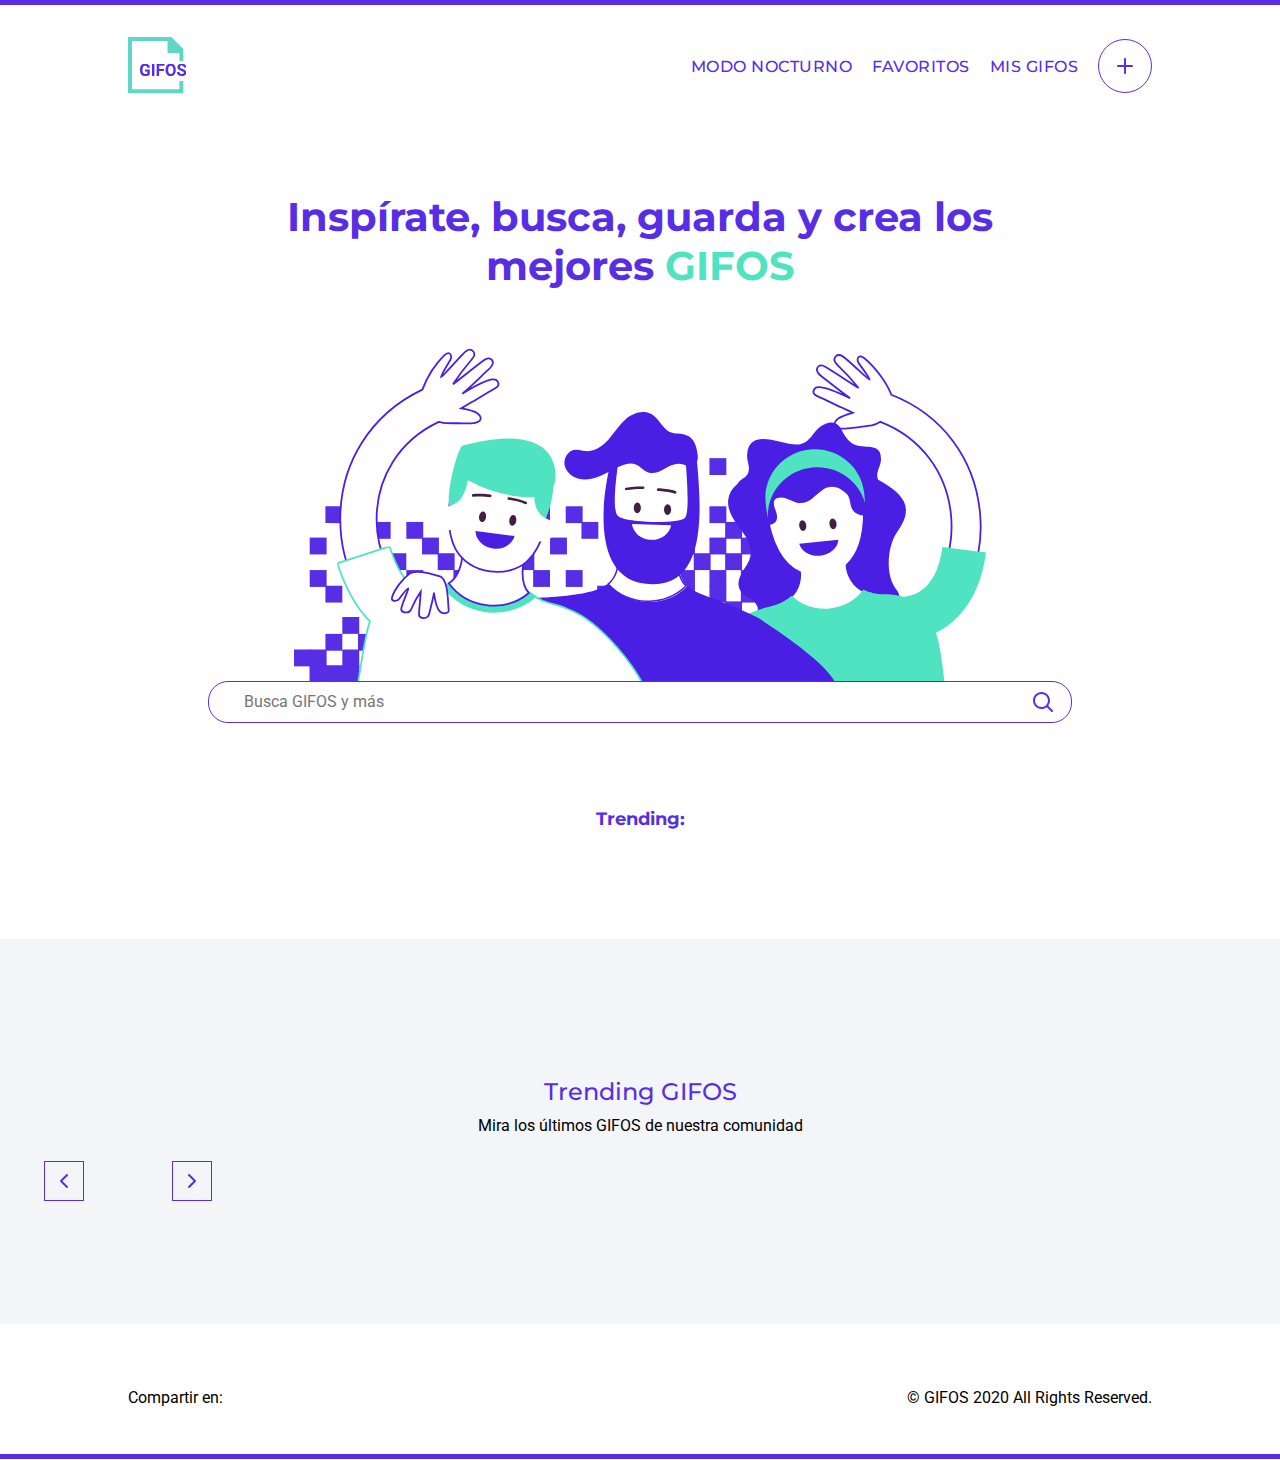
==== index.html @ bdfc4840 "Elimina placeholder" ====
<!DOCTYPE html>
<html lang="en">

<head>
	<meta charset="UTF-8">
	<meta name="viewport" content="width=device-width, initial-scale=1.0">

	<!-- fonts -->
	<link
		href="https://fonts.googleapis.com/css2?family=Montserrat:ital,wght@0,400;0,500;0,700;0,900;1,400&family=Roboto:ital,wght@0,400;0,700;0,900;1,500&display=swap"
		rel="stylesheet">

	<!-- icon -->
	<link rel="icon" href="assets/logo-mobile.svg">

	<!-- fontawesome -->
	<link rel="stylesheet" href="https://use.fontawesome.com/releases/v5.14.0/css/all.css"
		integrity="sha384-HzLeBuhoNPvSl5KYnjx0BT+WB0QEEqLprO+NBkkk5gbc67FTaL7XIGa2w1L0Xbgc" crossorigin="anonymous" />

	<!-- styles -->
	<link rel="stylesheet" href="styles/css/styles.css">

	<title>GIFOS</title>
</head>

<body>

	<header class="header__container" id="header__container">

		<!-- Logo -->
		<a class="logo__link" href="index.html"><img class="logo__imagen" id="logo" src="assets/logo-desktop.svg"
				alt="Logo"></a>

		<!-- Barra de búsqueda del navbar -->
		<div class="navbarSearch__container hiddenSearchBar" id="navbarSearch__container">
			<img class="navbarSearch__btn hidden" id="navbarSearch-gray-btn" src="assets/icon-search-gray.svg" alt="">
			<input class="navbarSearch__input" id="navbarSearch__input" type="text" placeholder="Busca GIFOS y más">
			<img class="navbarSearch__icon" id="navbarSearch__icon" src="assets/icon-search.svg" alt="">
			<img class="navbarSearch-close-icon hidden" id="navbarSearch-close-icon" src="assets/close.svg" alt="">
		</div>
		<!-- Menú -->
		<nav class="navbar">
			<img src="assets/burger.svg" alt="Menu hamburguesa" class="navbar__burguer" id="navbar__burger">


			<ul class="navbar__list hiddenMenu" id="navbar__list">
				<li class="navbar__list__item"><a href="" class="navbar__link" id="switchTheme">Modo Nocturno</a></li>
				<li class="lines"></li>
				<li ><a id="FavoritosMenu" class="navbar__link" href="">Favoritos</a></li>
				<li class="lines"></li>
				<li><a class="navbar__link" href="">Mis GIFOS</a></li>
				<li class="lines"></li>
				<li class="navbar__list__item hiddenMenu">
					<a href="crear-gif.html">
						<img class="navbar__createGif" id="crateGifBtn" src="assets/button-crear-gifo.svg" alt="">
					</a>
				</li>
			</ul>
		</nav>

	</header>

	<!-- Main -->
	<main class="topContainers" id="heroSection">

		<!-- hero -->
		<section class="heading__container">
			<h1 class="hero__title">
				Inspírate, busca, guarda y crea los mejores
				<span class="aqua-text">GIFOS</span>
			</h1>

			<!-- Barra buscadora del hero -->
			<div class="search">
				<img class="ilustra-header" src="assets/ilustra_header.svg" alt="" />

				<div class="search__container" id="search__container">
					<img class="search__btn hidden" id="search-gray-btn" src="assets/icon-search-gray.svg" alt="">
					<input class="search__input" id="searchInput" type="text" placeholder="Busca GIFOS y más">
					<img class="search__icon" id="search-icon" src="assets/icon-search.svg" alt="">
					<img class="search-close-icon hidden" id="search-close-icon" src="assets/close.svg" alt="">
				</div>
			</div>

			<!-- Recomendaciones de búsqueda -->
			<div class="SearchSuggestions__container hidden" id="searchSuggestions__container">
				<hr class="suggestions-line">
				<ul class="search-sugestion-list" id="search-sugestion-list">
				</ul>
			</div>

			<!-- Trending tags -->
			<section class="hero__trending">
				<h4 class="hero__subtitle">Trending:</h4>

				<p class="trendingTag_list" id="trendingTag_list">
				</p>

			</section>
		</section>

		<!-- Resultados de la búsqueda -->
		<section class="searchResult hidden" id="searchResult">

			<hr class="search-line">
			<h4 class="searchResult__title" id="searchResult__title">Titulo de búsqueda</h4>
			<div class="errorContainer" id="error-container"></div>
			<div class="searchResult__gallery" id="searchResult_gallery">

				<!-- Acá van a aparecer los gifs buscados -->
			</div>

			<a href="" class="button hidden" id="verMas-btn">VER MÁS</a>
		</section>
	</main>

	<!-- Gif Maximizado -->

	<div class="hidden" id="maximizedGif">

	</div>

	<!-- Favoritos -->

	<section class="topContainers hidden" id="favorites-section">

		<img src="assets/icon-favoritos.svg" alt="Imagen decorativa">
		<h2 class="title">Favoritos</h2>

		<section class="empty__container hidden" id="noFavs_container">
			<img class="empty__image" src="assets/icon-fav-sin-contenido.svg" alt="Imagen decorativa">
			<h3 class="empty__text">¡Guarda tu primer GIFO en Favoritos <br>
				para que se muestre aquí!</h3>
		</section>

		<div class="searchResult">
			<div class="searchResult__gallery hidden" id="fav-container">
				<!-- Acá van a aparecer los gifs favoriteados -->
			</div>
		</div>

	</section>

	<!-- Mis gifs -->
	<section class="topContainers hidden" id="MisGifos">

		<img src="assets/icon-mis-gifos.svg" alt="Imagen decorativa">
		<h2 class="title">Mis GIFOS</h2>

		<section class="empty__container" id="noGif_container">
			<img class="empty__image" src="assets/icon-mis-gifos-sin-contenido.svg" alt="Imagen decorativa">
			<h3 class="empty__text">¡Anímate a crear tu primer GIFO!</h3>
		</section>

		<div class="searchResult">
			<div class="searchResult__gallery">
				<!-- Acá van a aparecer los gifs creados y subidos a gifos -->
			</div>
		</div>

	</section>

	<!-- Crear gifs -->
	<div class="crearGif hidden">

		<section class="crearGif__container">

			<!-- cámara -->
			<div class="crearGif__camara">
				<img id="camera" src="assets/camara.svg" alt="cámara filmadora ilustrativa">
				<img class="path" id="path" src="assets/element-luz-camara.svg" alt="luz de camara filmadora">
			</div>
			<div class="crearGif__recordingZone">

				<!-- bordes -->
				<div class="corner top--left"></div>
				<div class="corner top--right"></div>
				<div class="corner bottom--left"></div>
				<div class="corner bottom--right"></div>


				<!-- recuadro de grabación -->
				<div class="crearGif__recordingZone__content">
					<h3 class="crearGif__title" id="crearGif_title">Aquí podrás <br> crear tus propios <span
							class="aqua-text">GIFOS</span> </h3>
					<p class="crearGif__text" id="crearGif_text">¡Crea tu GIFO en solo 3 pasos! <br> (solo necesitas una
						cámara para grabar un video)</p>

					<!-- ! FALTAN LOS OTROS TEXTOS, EL FONDO LILA CON TRANSPARENCIA, EL TIMMER, LOS ICONOS -->
				</div>

			</div>

			<!-- celuloide -->
			<div class="crearGif__celluloidFilm">
				<img class="celuloide" id="celuloide" src="assets/pelicula.svg" alt="celuloide ilustracion">
			</div>


		</section>

		<div class="pagination">
			<p class="step">1</p>
			<p class="step">2</p>
			<p class="step">3</p>
		</div>

		<hr class="border">

		<div class="buttons">
			<a class="button" id="buttons__creargif--start">COMENZAR</a>
			<a class="button" id="buttons__creargif--record">GRABAR</a>
			<a class="button" id="buttons__creargif--finalizar">FINALIZAR</a>
			<a class="button" id="buttons__creargif--subirgifo">SUBIR GIFO</a>
		</div>


	</div>

	<!-- Trending -->
	<section class="trending">
		<h2 class="trending__title">Trending GIFOS</h2>
		<p class="trending__paragraph">Mira los últimos GIFOS de nuestra comunidad</p>

		<div class="trending__container">
			<!-- flecha -->
			<div class="previous-btn arrows">
				<img src="assets/button-slider-left.svg" alt="Flecha Previous" id="previous-btn">
			</div>

			<!-- trending gif slider -->
			<div class="trending__slider--container">
				<div class="trending__slider" id="trending__slider">

					<!-- acá van a aparecer los trending -->
				</div>
			</div>

			<!-- flecha -->
			<div class="next-btn arrows">
				<img src="assets/Button-Slider-right.svg" alt="Flecha Next" id="next-btn">
			</div>

		</div>

	</section>

	<!-- Footer -->
	<footer class="footer">
		<div class="footer__socialmediaContainer">
			<p class="footer__paragraph">Compartir en:</p>
			<div class="socialmedia">
				<a class="socialmedia__item" href="facebook.com"><i class="fab fa-facebook-f"></i></a>
				<a class="socialmedia__item" href="twitter.com"><i class="fab fa-twitter"></i></a>
				<a class="socialmedia__item" href="instagram.com"><i class="fab fa-instagram"></i></a>
			</div>
		</div>
		<p class="footer__paragraph">© GIFOS 2020 All Rights Reserved.</p>

	</footer>

	<!-- TODO TEMPLATE DE GIF -->
	<!-- <div class="gif__container">
		<img class="gif" src="https://media.giphy.com/media/xMGh0bajSyNdC/giphy.gif" alt="${results.data[i].title}">

		<div class="gifActions">
			<div class="gifActions__btn">
				<div class="btn favorite" onclick=""></div>
				<div class="btn download" onclick=""></div>
				<div class="btn maximize" onclick=""></div>
			</div>
			<div class="gif__info">
				<p class="gif_user">Usuario</p>
				<p class="gif_title">Titulo</p>
			</div>
		</div>
	</div> -->

	<script src="https://www.WebRTC-Experiment.com/RecordRTC.js"></script>
	<script src="js/dom.js"></script>
	<script src="js/dark-mode.js"></script>
	<script src="js/navbar.js"></script>
	<script src="js/api.js"></script>
	<script src="js/gif-functions.js"></script>
	<script src="js/search.js"></script>
	<script src="js/trending.js"></script>
	<script src="js/create-gif.js"></script>

</body>

</html>
---- styles/css/styles.css ----
* {
  margin: 0;
  padding: 0;
  -webkit-box-sizing: border-box;
          box-sizing: border-box;
  text-decoration: none;
  list-style: none;
  scroll-behavior: smooth;
}

body {
  font-family: "Roboto", sans-serif;
  color: #572ee5;
  -webkit-transition: 0.3s ease-in-out;
  transition: 0.3s ease-in-out;
}

body.darkMode {
  background-color: #37383c;
  color: #fff;
}

.hidden {
  display: none;
}

.header__container {
  width: 100%;
  border-top: 5px solid #572ee5;
  padding: 2% 10% 1.5% 10%;
  position: fixed;
  background-color: white;
  -webkit-transition: 0.3s ease-in-out;
  transition: 0.3s ease-in-out;
  display: -webkit-box;
  display: -ms-flexbox;
  display: flex;
  -webkit-box-pack: justify;
      -ms-flex-pack: justify;
          justify-content: space-between;
  -webkit-box-align: center;
      -ms-flex-align: center;
          align-items: center;
  z-index: 1000;
}

body.darkMode .header__container {
  background-color: #37383c;
  border: none;
}

.logo__link .logo__imagen {
  width: 3rem;
}

@media screen and (min-width: 768px) {
  .logo__link .logo__imagen {
    width: 3.7rem;
  }
}

.navbar {
  float: right;
}

.navbar__burguer {
  cursor: pointer;
  padding: 1rem;
}

@media screen and (min-width: 768px) {
  .navbar__burguer {
    display: none;
  }
}

.navbar .lines {
  width: 12%;
  margin: 0 auto;
  border: 0.2px solid rgba(211, 211, 211, 0.493);
}

@media screen and (min-width: 768px) {
  .navbar .lines {
    display: none;
  }
}

.navbar__list {
  width: 100%;
  height: 100vh;
  padding: 0.5rem 0;
  position: absolute;
  top: 100%;
  left: 0;
  background-color: rgba(87, 46, 229, 0.9);
  text-align: center;
}

body.darkMode .navbar__list {
  background-color: #222326;
}

@media screen and (min-width: 768px) {
  .navbar__list {
    height: 100%;
    position: relative;
    top: 0;
    right: 0;
    display: -webkit-box;
    display: -ms-flexbox;
    display: flex;
    -webkit-box-pack: justify;
        -ms-flex-pack: justify;
            justify-content: space-between;
    gap: 20px;
    background-color: transparent;
  }
  body.darkMode .navbar__list {
    background-color: transparent;
  }
}

.navbar__link {
  width: 100%;
  margin: 0 auto;
  display: block;
  font-family: "Montserrat", sans-serif;
  font-weight: 500;
  font-size: 1em;
  line-height: 3.5em;
  letter-spacing: 0.5px;
  color: #fff;
}

@media screen and (min-width: 768px) {
  .navbar__link {
    width: -webkit-fit-content;
    width: -moz-fit-content;
    width: fit-content;
    padding-top: 1rem;
    line-height: 1.5rem;
    color: #572ee5;
    text-transform: uppercase;
  }
  .navbar__link:hover {
    border-bottom: 2px solid #50e3c2;
  }
  .navbar__link:active {
    color: #9cafc3;
    border-bottom: hidden;
  }
}

body.darkMode .navbar__link {
  color: white;
}

.navbarSearch__container {
  width: 30%;
  height: 60%;
  padding: 1%;
  border: 1px solid #572ee5;
  border-radius: 20px;
  display: -webkit-box;
  display: -ms-flexbox;
  display: flex;
  -webkit-box-pack: justify;
      -ms-flex-pack: justify;
          justify-content: space-between;
  -webkit-box-align: center;
      -ms-flex-align: center;
          align-items: center;
  z-index: 2;
}

body.darkMode .navbarSearch__container {
  border: 1px solid #fff;
}

.navbarSearch__container .navbarSearch__input {
  width: 100%;
  padding-left: 3%;
  border: none;
  color: #9cafc3;
  font-family: "Roboto", sans-serif;
  font-size: 14px;
  outline: none;
}

body.darkMode .navbarSearch__container .navbarSearch__input {
  color: #9cafc3;
  background-color: transparent;
}

.navbarSearch__icon {
  padding-right: 10px;
}

.navbarSearch__btn {
  width: 1.25rem;
  margin-left: 2%;
}

.navbarSearch-close-icon {
  margin-right: 2%;
}

.hiddenMenu {
  display: none;
}

@media screen and (min-width: 768px) {
  .hiddenMenu {
    display: -webkit-box;
    display: -ms-flexbox;
    display: flex;
  }
}

.hiddenSearchBar {
  display: none;
}

.topContainers {
  padding: 5%;
  padding-top: 30%;
  position: relative;
  text-align: center;
}

@media screen and (min-width: 500px) {
  .topContainers {
    padding-top: 20%;
  }
}

.heading__container {
  position: relative;
}

.hero__title {
  padding: 0 8% 5% 8%;
  font-size: 1.6em;
  font-weight: 700;
}

@media screen and (min-width: 768px) {
  .hero__title {
    font-size: 2em;
    max-width: 85%;
    margin: 0 auto;
  }
}

@media screen and (min-width: 1024px) {
  .hero__title {
    font-size: 2.5em;
  }
}

.aqua-text {
  color: #50e3c2;
}

.ilustra-header {
  max-width: 90%;
}

@media screen and (min-width: 768px) {
  .ilustra-header {
    width: 60%;
  }
}

.search__container {
  margin: 0 auto;
  border: 1px solid #572ee5;
  border-radius: 20px;
  padding: 10px;
  position: relative;
  top: -5px;
  display: -webkit-box;
  display: -ms-flexbox;
  display: flex;
  -webkit-box-pack: justify;
      -ms-flex-pack: justify;
          justify-content: space-between;
  z-index: 2;
}

body.darkMode .search__container {
  border: 1px solid #fff;
}

.search__container .search__input {
  width: 100%;
  border: none;
  padding-left: 3%;
  background-color: none;
  font-family: "Roboto", sans-serif;
  font-size: 16px;
  color: #9cafc3;
  outline: none;
}

body.darkMode .search__container .search__input {
  background-color: transparent;
}

.search__container .search__icon {
  width: 1.25rem;
  margin-right: 0.5rem;
}

.search__container .search__btn {
  width: 1.25rem;
  margin-left: 0.5rem;
}

@media screen and (min-width: 768px) {
  .search__container {
    width: 55%;
  }
}

@media screen and (min-width: 1024px) {
  .search__container {
    width: 75%;
  }
}

.SearchSuggestions__container {
  border: 1px solid #572ee5;
  border-top-color: transparent;
  border-bottom-left-radius: 20px;
  border-bottom-right-radius: 20px;
  margin: 0 auto;
  width: 100%;
}

body.darkMode .SearchSuggestions__container {
  border: 1px solid #fff;
}

.SearchSuggestions__container .suggestions-line {
  width: 95%;
  margin: 0 auto 2% auto;
}

@media screen and (min-width: 768px) {
  .SearchSuggestions__container {
    width: 55%;
  }
}

@media screen and (min-width: 1024px) {
  .SearchSuggestions__container {
    width: 75%;
  }
}

.search-sugestion-list {
  color: #9cafc3;
}

.SearchSuggestions__item {
  display: -webkit-box;
  display: -ms-flexbox;
  display: flex;
  padding: 0.5rem;
  margin: 0 4px;
  cursor: pointer;
}

.search__btnGray {
  width: 1rem;
  margin: 0 2%;
}

.search__Text {
  margin: 0 10px;
  display: block;
}

.search-close-icon {
  margin-right: 2%;
}

#search__container.searchActive {
  border-bottom-left-radius: 0;
  border-bottom-right-radius: 0;
  border-bottom-color: transparent;
}

#searchSuggestions__container.searchActiveContainer {
  border-top-color: transparent;
  position: relative;
  top: -0.5rem;
}

.search {
  position: relative;
}

.searchResult .search-line {
  margin: 2rem auto;
  width: 20%;
}

.searchResult__title {
  margin-top: 4rem;
  margin-bottom: 4rem;
  font-family: "Montserrat", sans-serif;
  font-weight: 600;
  font-size: 1.8em;
  text-align: center;
}

.searchResult__gallery {
  margin: 0 auto;
  width: 100%;
  display: -webkit-box;
  display: -ms-flexbox;
  display: flex;
  -ms-flex-flow: wrap;
      flex-flow: wrap;
  -webkit-box-pack: space-evenly;
      -ms-flex-pack: space-evenly;
          justify-content: space-evenly;
  -webkit-box-align: center;
      -ms-flex-align: center;
          align-items: center;
}

@media screen and (min-width: 768px) {
  .searchResult__gallery {
    -webkit-box-orient: horizontal;
    -webkit-box-direction: normal;
        -ms-flex-direction: row;
            flex-direction: row;
  }
}

.error__container {
  text-align: center;
  margin-bottom: 4rem;
}

@media screen and (min-width: 768px) {
  .error__container {
    margin: 5rem;
  }
}

.error-search-text {
  font-family: "Montserrat", sans-serif;
  font-weight: 500;
  font-size: 1.2em;
  line-height: 3em;
  color: #50e3c2;
}

.button {
  display: block;
  width: -webkit-fit-content;
  width: -moz-fit-content;
  width: fit-content;
  margin: 1rem auto;
  border: 1.8px solid #572ee5;
  border-radius: 2rem;
  padding: 1.2rem 1.3rem;
  text-decoration: none;
  font-family: "Montserrat", sans-serif;
  text-align: center;
  font-weight: 500;
  font-size: 13px;
  color: #572ee5;
}

.button:hover {
  background-color: #572ee5;
  color: #fff;
}

body.darkMode .button {
  border: 2px solid #fff;
  color: #fff;
}

body.darkMode .button:hover {
  background-color: #fff;
  color: #37383c;
}

.hero__trending {
  font-family: "Montserrat", sans-serif;
  font-size: 1.1em;
  font-weight: 500;
  padding: 7% 0 2% 0;
}

.hero__trending .hero__subtitle {
  padding-bottom: 2%;
  font-size: 1em;
}

.hero__trending .trendingTag_list {
  font-weight: 400;
}

.hero__trending .trending__item {
  cursor: pointer;
}

.hero__trending .trending__item:hover {
  font-weight: 600;
}

.hero__trending .trending__item::after {
  content: ',  ';
}

.hero__trending .trending__item:last-child::after {
  content: ' ';
}

.trending {
  padding: 15% 0 8% 0;
  background-color: #f3f5f8;
  text-align: center;
}

body.darkMode .trending {
  background-color: #222326;
}

.trending__title {
  margin: 10px;
  font-family: "Montserrat", sans-serif;
  font-weight: 500;
}

.trending__paragraph {
  margin: 10px;
  color: #000;
}

body.darkMode .trending__paragraph {
  color: #fff;
}

.trending__container {
  max-width: 100%;
  display: -webkit-box;
  display: -ms-flexbox;
  display: flex;
  -webkit-box-align: center;
      -ms-flex-align: center;
          align-items: center;
}

.trending__container .trending__slider {
  width: 100%;
  display: -webkit-box;
  display: -ms-flexbox;
  display: flex;
  overflow: scroll;
}

@media screen and (min-width: 768px) {
  .trending__container .trending__slider {
    overflow: hidden;
  }
}

.trending__container .arrows {
  display: none;
}

@media screen and (min-width: 768px) {
  .trending__container .arrows {
    display: block;
    padding: 1rem;
    width: 10%;
  }
}

.trending .trending__slider--container {
  overflow: hidden;
}

@media screen and (min-width: 768px) {
  .trending {
    padding: 12% 0 8% 0;
  }
}

@media screen and (min-width: 1024px) {
  .trending {
    padding: 10% 0 8% 0;
  }
}

@media screen and (min-width: 1530px) {
  .trending {
    padding: 8% 0 8% 0;
  }
}

.footer {
  text-align: center;
  max-height: 20vh;
  margin-bottom: 1px;
}

.footer__paragraph {
  color: black;
  padding: 30px;
}

body.darkMode .footer__paragraph {
  color: #fff;
}

@media screen and (min-width: 768px) {
  .footer__paragraph {
    padding: 0;
  }
}

.footer .socialmedia {
  display: -webkit-box;
  display: -ms-flexbox;
  display: flex;
  -webkit-box-pack: center;
      -ms-flex-pack: center;
          justify-content: center;
  -ms-flex-line-pack: center;
      align-content: center;
}

.footer .socialmedia .socialmedia__item {
  width: 2rem;
  text-decoration: none;
  color: #acacac;
}

.footer .socialmedia .socialmedia__item:hover {
  color: #572ee5;
  width: 2.5rem;
}

body.darkMode .footer .socialmedia .socialmedia__item:hover {
  color: #fff;
}

@media screen and (min-width: 768px) {
  .footer {
    height: 15vh;
    padding: 4rem 8rem 4rem 8rem;
    display: -webkit-box;
    display: -ms-flexbox;
    display: flex;
    -webkit-box-pack: justify;
        -ms-flex-pack: justify;
            justify-content: space-between;
    border-bottom: 5px solid #572ee5;
  }
  .footer .footer__socialmediaContainer {
    display: -webkit-box;
    display: -ms-flexbox;
    display: flex;
  }
}

.topContainers {
  padding-top: 30%;
  text-align: center;
  font-family: "Montserrat", sans-serif;
  font-weight: 500;
}

@media screen and (min-width: 400px) {
  .topContainers {
    padding-top: 20%;
  }
}

@media screen and (min-width: 1024px) {
  .topContainers {
    padding-top: 15%;
  }
}

@media screen and (min-width: 1530px) {
  .topContainers {
    padding-top: 10%;
  }
}

.title {
  margin-top: 0.5rem;
  margin-bottom: 2.8rem;
}

.empty__image {
  margin-top: 3rem;
  margin-bottom: 2rem;
}

.empty__text {
  padding: 1rem 0 1rem 0;
  color: #50e3c2;
  font-size: 16px;
}

.crearGif {
  padding-top: 150px;
  position: relative;
}

.crearGif__container {
  display: -webkit-box;
  display: -ms-flexbox;
  display: flex;
  -webkit-box-orient: horizontal;
  -webkit-box-direction: normal;
      -ms-flex-direction: row;
          flex-direction: row;
  -webkit-box-pack: center;
      -ms-flex-pack: center;
          justify-content: center;
  -webkit-box-align: center;
      -ms-flex-align: center;
          align-items: center;
}

.crearGif__camara {
  max-width: 25%;
  position: relative;
}

.crearGif__camara .path {
  position: relative;
  top: -1rem;
}

.crearGif__celluloidFilm {
  max-width: 25%;
  height: 20rem;
  padding-top: 18rem;
  padding-left: 1.5rem;
}

.crearGif__recordingZone {
  padding: 2rem;
  width: 50%;
  height: 20rem;
  border: 1px solid #572ee5;
  display: -webkit-box;
  display: -ms-flexbox;
  display: flex;
  -webkit-box-orient: horizontal;
  -webkit-box-direction: normal;
      -ms-flex-direction: row;
          flex-direction: row;
  -webkit-box-pack: center;
      -ms-flex-pack: center;
          justify-content: center;
  -ms-flex-line-pack: center;
      align-content: center;
  text-align: center;
  -webkit-box-align: center;
      -ms-flex-align: center;
          align-items: center;
  position: relative;
}

body.darkMode .crearGif__recordingZone {
  border: 1px solid #fff;
}

.crearGif__title {
  font-family: "Montserrat", sans-serif;
}

.crearGif__text {
  padding-top: 10px;
  color: #000;
}

body.darkMode .crearGif__text {
  color: #fff;
}

.crearGif .corner {
  width: 1.7rem;
  height: 1.7rem;
  position: absolute;
}

.crearGif .top--left {
  border-top: 1px solid #50e3c2;
  border-left: 1px solid #50e3c2;
  top: 1.25rem;
  left: 1.25rem;
}

.crearGif .top--right {
  border-top: 1px solid #50e3c2;
  border-right: 1px solid #50e3c2;
  top: 1.25rem;
  right: 1.25rem;
}

.crearGif .bottom--right {
  border-bottom: 1px solid #50e3c2;
  border-right: 1px solid #50e3c2;
  bottom: 1.25rem;
  right: 1.25rem;
}

.crearGif .bottom--left {
  border-bottom: 1px solid #50e3c2;
  border-left: 1px solid #50e3c2;
  bottom: 1.25rem;
  left: 1.25rem;
}

.crearGif .pagination {
  margin: 0 auto;
  width: -webkit-fit-content;
  width: -moz-fit-content;
  width: fit-content;
  display: -webkit-box;
  display: -ms-flexbox;
  display: flex;
  -webkit-box-orient: horizontal;
  -webkit-box-direction: normal;
      -ms-flex-flow: row wrap;
          flex-flow: row wrap;
  -webkit-box-pack: center;
      -ms-flex-pack: center;
          justify-content: center;
  text-align: center;
}

.crearGif .pagination .step {
  width: 2rem;
  height: 2rem;
  padding-top: 0.2em;
  margin: 1.5rem 0.5rem 1.5rem 0.5rem;
  border: 1px solid #572ee5;
  border-radius: 50%;
  font-size: 1.2em;
}

body.darkMode .crearGif .pagination .step {
  border: 1px solid #fff;
}

.crearGif .border {
  width: 40rem;
  margin: 0 auto;
  border: 2px solid #572ee5;
}

.gif__container {
  position: relative;
}

.gif__container .gif {
  margin: 0.5rem;
  width: 8rem;
  height: 6rem;
}

.gif__container .gifActions {
  display: none;
}

@media screen and (min-width: 400px) {
  .gif__container .gif {
    margin: 1rem;
    width: 10rem;
    height: 8rem;
  }
}

@media screen and (min-width: 768px) {
  .gif__container .gif {
    width: 14rem;
    height: 11rem;
  }
  .gif__container .gifActions {
    margin: 1rem;
    display: block;
    opacity: 0;
    width: 14rem;
    height: 11rem;
    position: absolute;
    top: 0;
    background-color: rgba(87, 46, 229, 0.6);
    -webkit-transition: 0.2s ease-in-out;
    transition: 0.2s ease-in-out;
  }
  .gif__container .gifActions:hover {
    opacity: 100;
  }
  .gif__container .gifActions__btn {
    width: 8rem;
    padding: 4%;
    position: absolute;
    display: -webkit-box;
    display: -ms-flexbox;
    display: flex;
    -webkit-box-pack: justify;
        -ms-flex-pack: justify;
            justify-content: space-between;
    right: 0;
  }
  .gif__container .gifActions__btn .btn {
    width: 2rem;
    height: 2rem;
    cursor: pointer;
  }
  .gif__container .favorite {
    background: url("/assets/icon-fav.svg") center no-repeat;
  }
  .gif__container .favorite:hover {
    background: url("/assets/icon-fav-hover.svg") center no-repeat;
  }
  .gif__container .favorite:active {
    background: url("/assets/icon-fav-active.svg") center no-repeat;
  }
  .gif__container .download {
    background: url("/assets/icon-download.svg") center no-repeat;
  }
  .gif__container .download:hover {
    background: url("/assets/icon-download-hover.svg") center no-repeat;
  }
  .gif__container .maximize {
    background: url("/assets/icon-max-normal.svg") center no-repeat;
  }
  .gif__container .maximize:hover {
    background: url("/assets/icon-max-hover.svg") center no-repeat;
  }
  .gif__container .remove {
    background: url("/assets/icon-trash-normal.svg") center no-repeat;
  }
  .gif__container .remove:hover {
    background: url("/assets/icon-trash-hover.svg") center no-repeat;
  }
  .gif__container .gif__info {
    position: absolute;
    left: 8%;
    bottom: 15%;
    font-weight: 500;
    text-align: left;
    color: #fff;
  }
}

@media screen and (min-width: 1024px) {
  .gif__container .gif {
    width: 17rem;
    height: 14rem;
  }
  .gif__container .gifActions {
    width: 17rem;
    height: 14rem;
  }
}

@media screen and (min-width: 1530px) {
  .gif__container .gif {
    width: 22rem;
    height: 16rem;
  }
  .gif__container .gifActions {
    width: 22rem;
    height: 16rem;
  }
}

.maximizedGif {
  width: 100%;
  height: 100%;
  position: fixed;
  top: 0;
  left: 0;
  display: -webkit-box;
  display: -ms-flexbox;
  display: flex;
  -webkit-box-pack: center;
      -ms-flex-pack: center;
          justify-content: center;
  background: rgba(255, 255, 255, 0.9);
  z-index: 2000;
}

body.darkMode .maximizedGif {
  background-color: #37383c;
}

.maximizedGif__container {
  display: -webkit-box;
  display: -ms-flexbox;
  display: flex;
  -webkit-box-orient: vertical;
  -webkit-box-direction: normal;
      -ms-flex-direction: column;
          flex-direction: column;
  -webkit-box-pack: center;
      -ms-flex-pack: center;
          justify-content: center;
}

.close-btn {
  padding-bottom: 2rem;
  margin-right: 2rem;
  -ms-flex-item-align: end;
      align-self: flex-end;
  cursor: pointer;
}

.gif__info {
  color: black;
  font-family: "Montserrat", sans-serif;
  font-size: 14px;
}

@media screen and (min-width: 768px) {
  .gif__info {
    font-size: 16px;
  }
}

body.darkMode .gif__info {
  color: #fff;
}

.gif_title {
  font-weight: 500;
}

.gifMax {
  display: block;
  max-width: 90%;
  margin: 0 auto;
}

.gifMaxActions {
  width: 90%;
  margin: 0 auto;
  padding-top: 0.5rem;
  display: -webkit-box;
  display: -ms-flexbox;
  display: flex;
  -webkit-box-pack: justify;
      -ms-flex-pack: justify;
          justify-content: space-between;
}

.gifMaxActions__btn {
  display: -webkit-box;
  display: -ms-flexbox;
  display: flex;
}

.buttonsMax {
  width: 1rem;
  height: 1rem;
  padding: 0.8rem;
  margin: 2px;
  cursor: pointer;
}

@media screen and (min-width: 768px) {
  .buttonsMax {
    width: 2rem;
    height: 2rem;
  }
}

.downloadMax {
  background: url("/assets/icon-download.svg") center no-repeat;
}

.downloadMax:hover {
  background: url("/assets/icon-download-hover.svg") center no-repeat;
}

.favoriteMax {
  background: url("/assets/icon-fav.svg") center no-repeat;
}

.favoriteMax:hover {
  background: url("/assets/icon-fav-hover.svg") center no-repeat;
}

.favoriteMax:active {
  background: url("/assets/icon-fav-active.svg") center no-repeat;
}

.removeMax {
  background: url("/assets/icon-trash-normal.svg") center no-repeat;
}

.removeMax:hover {
  background: url("/assets/icon-trash-hover.svg") center no-repeat;
}
/*# sourceMappingURL=styles.css.map */
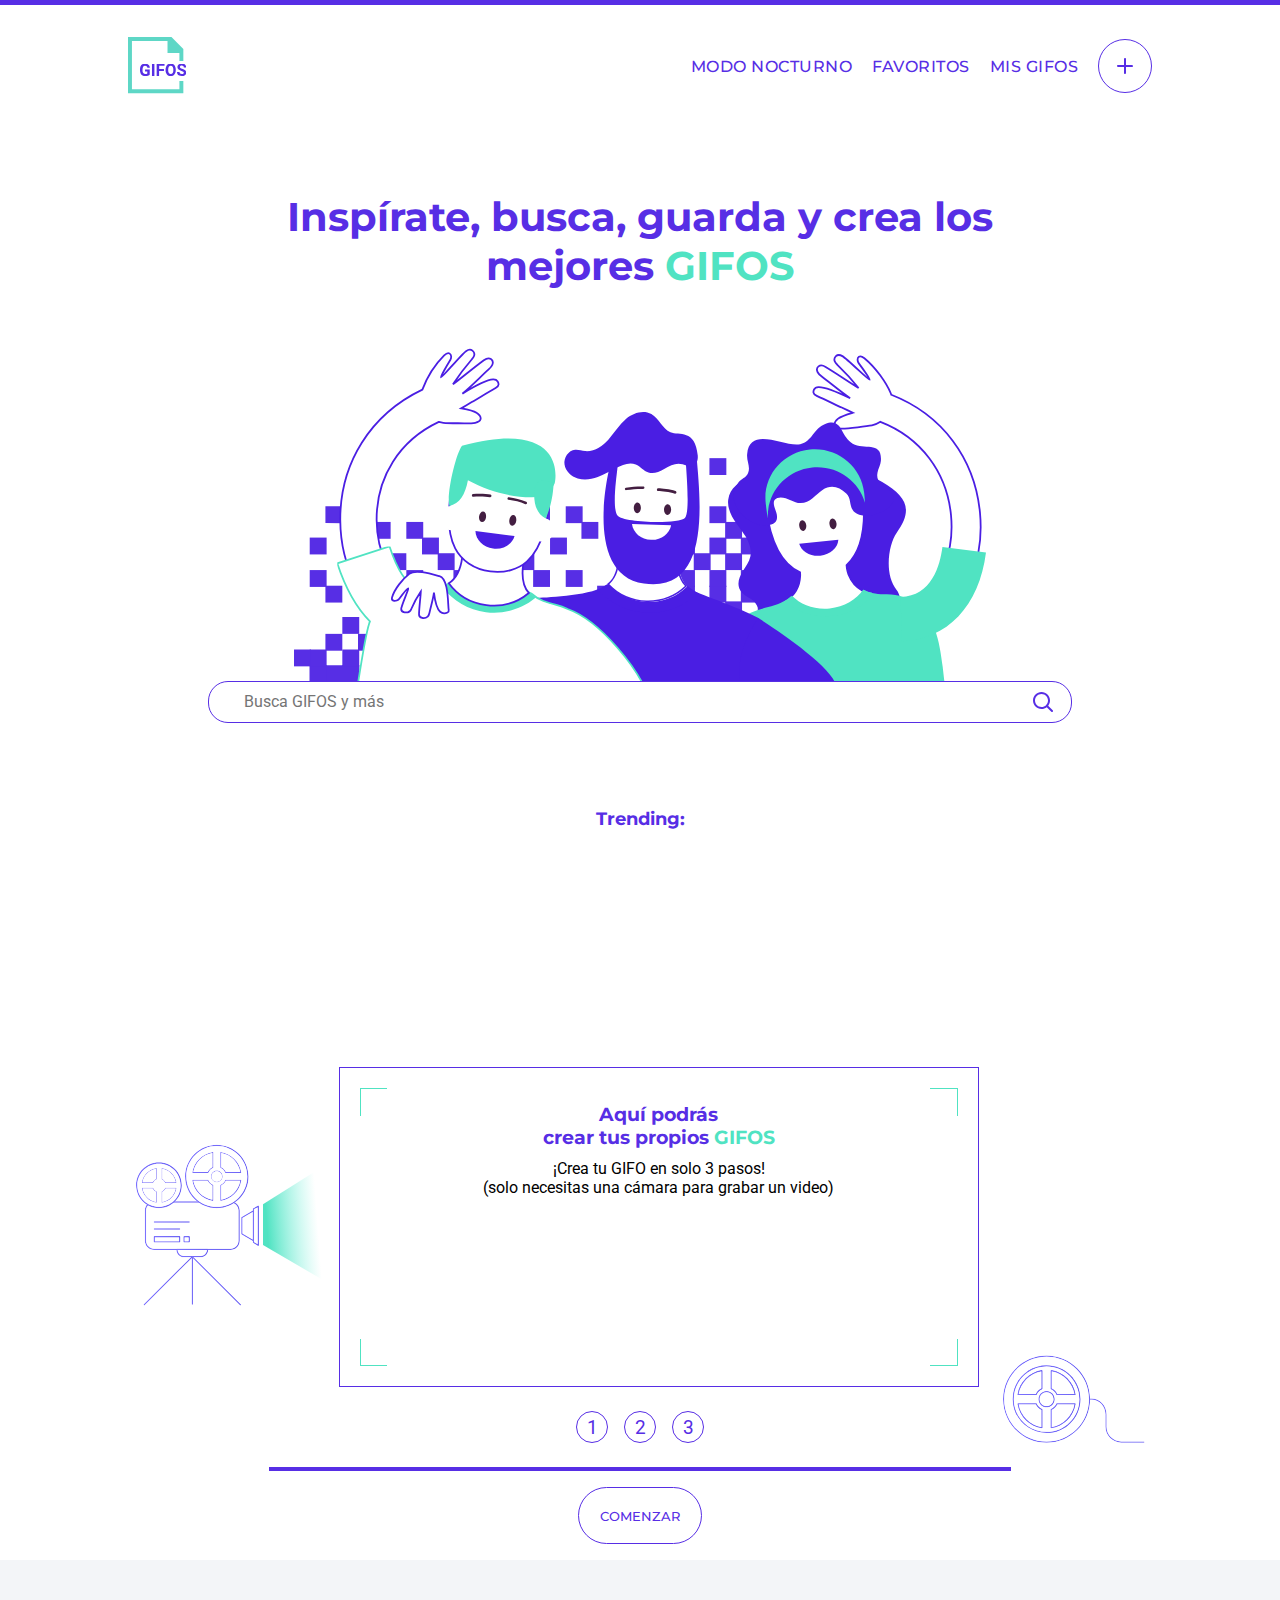
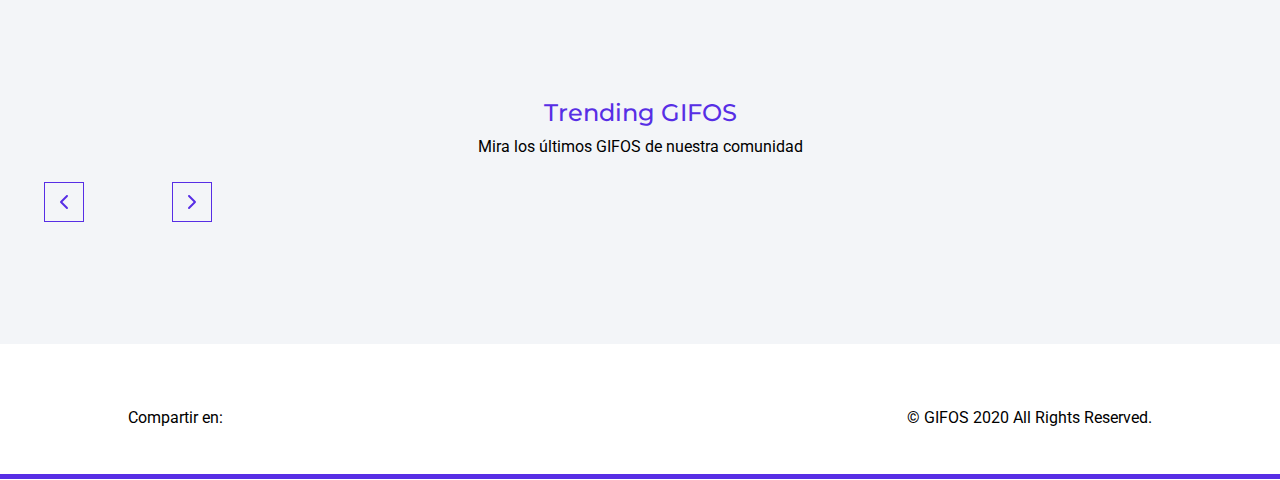
==== commit 4da2ad3a: "Empieza crear gifos section" ====
--- a/index.html
+++ b/index.html
@@ -28,7 +28,7 @@
 	<header class="header__container" id="header__container">
 
 		<!-- Logo -->
-		<a class="logo__link" href="index.html"><img class="logo__imagen" id="logo" src="assets/logo-desktop.svg"
+		<a class="logo__link" href="index.html" id="logoSection"><img class="logo__imagen" id="logo" src="assets/logo-desktop.svg"
 				alt="Logo"></a>
 
 		<!-- Barra de búsqueda del navbar -->
@@ -46,12 +46,12 @@
 			<ul class="navbar__list hiddenMenu" id="navbar__list">
 				<li class="navbar__list__item"><a href="" class="navbar__link" id="switchTheme">Modo Nocturno</a></li>
 				<li class="lines"></li>
-				<li ><a id="FavoritosMenu" class="navbar__link" href="">Favoritos</a></li>
+				<li><a id="FavoritosMenu" class="navbar__link" href="">Favoritos</a></li>
 				<li class="lines"></li>
-				<li><a class="navbar__link" href="">Mis GIFOS</a></li>
+				<li><a class="navbar__link" href="" id="misGifosMenu">Mis GIFOS</a></li>
 				<li class="lines"></li>
 				<li class="navbar__list__item hiddenMenu">
-					<a href="crear-gif.html">
+					<a href="" id="crearGifosMenu">
 						<img class="navbar__createGif" id="crateGifBtn" src="assets/button-crear-gifo.svg" alt="">
 					</a>
 				</li>
@@ -61,6 +61,7 @@
 	</header>
 
 	<!-- Main -->
+	<!-- !remover hidden -->
 	<main class="topContainers" id="heroSection">
 
 		<!-- hero -->
@@ -114,6 +115,7 @@
 		</section>
 	</main>
 
+	
 	<!-- Gif Maximizado -->
 
 	<div class="hidden" id="maximizedGif">
@@ -142,7 +144,7 @@
 	</section>
 
 	<!-- Mis gifs -->
-	<section class="topContainers hidden" id="MisGifos">
+	<section class="topContainers hidden" id="misGifosSection">
 
 		<img src="assets/icon-mis-gifos.svg" alt="Imagen decorativa">
 		<h2 class="title">Mis GIFOS</h2>
@@ -161,18 +163,21 @@
 	</section>
 
 	<!-- Crear gifs -->
-	<div class="crearGif hidden">
-
-		<section class="crearGif__container">
+	<!-- !poner hidden -->
+	<div class="crearGif" id="createGifSection">
+
+		<div class="crearGif__container">
 
 			<!-- cámara -->
 			<div class="crearGif__camara">
 				<img id="camera" src="assets/camara.svg" alt="cámara filmadora ilustrativa">
 				<img class="path" id="path" src="assets/element-luz-camara.svg" alt="luz de camara filmadora">
 			</div>
+
+			<!-- recuadro de grabación -->
 			<div class="crearGif__recordingZone">
 
-				<!-- bordes -->
+				<!-- bordes para estilos -->
 				<div class="corner top--left"></div>
 				<div class="corner top--right"></div>
 				<div class="corner bottom--left"></div>
@@ -181,44 +186,74 @@
 
 				<!-- recuadro de grabación -->
 				<div class="crearGif__recordingZone__content">
+
+					<!-- !TIENE HIDDEN -->
 					<h3 class="crearGif__title" id="crearGif_title">Aquí podrás <br> crear tus propios <span
 							class="aqua-text">GIFOS</span> </h3>
-					<p class="crearGif__text" id="crearGif_text">¡Crea tu GIFO en solo 3 pasos! <br> (solo necesitas una
+					<!-- !TIENE HIDDEN -->
+					<p class="crearGif__text" id="crearGif_text">¡Crea tu GIFO en solo 3 pasos! <br> (solo necesitas
+						una
 						cámara para grabar un video)</p>
 
-					<!-- ! FALTAN LOS OTROS TEXTOS, EL FONDO LILA CON TRANSPARENCIA, EL TIMMER, LOS ICONOS -->
+					<!-- PARA QUE EL VIDEO SE ACOMODE ACA MIENTRAS GRABA -->
+
+					<video class="recording_video hidden" src="" id="recording_video"></video>
+
+					<!-- !TIENE HIDDEN -->
+					<div class="overlay hidden" id="overlay">
+
+						<div class="overlay__status-container" id="overlay-status-container">
+							<img src="assets/loader.svg" class="overlay__status-icon" alt="loading gifo"
+								id="overlay_status-icon">
+							<p class="overlay__status-text" id="overlay_status-text">Estamos subiendo tu GIFO</p>
+						</div>
+
+					</div>
+
+					<!-- VER SI CONVIENE METER EL GIF DESDE ACA O HACER UNA FUNCION DE TEMPLATE -->
+					<video src="" alt="" id="recorded_gifo"></video>
+
 				</div>
-
-			</div>
-
+			</div>
 			<!-- celuloide -->
+
 			<div class="crearGif__celluloidFilm">
 				<img class="celuloide" id="celuloide" src="assets/pelicula.svg" alt="celuloide ilustracion">
 			</div>
 
-
-		</section>
+		</div>
 
 		<div class="pagination">
-			<p class="step">1</p>
-			<p class="step">2</p>
-			<p class="step">3</p>
-		</div>
-
+			<p class="step" id="step-1">1</p>
+			<p class="step" id="step-2">2</p>
+			<p class="step" id="step-3">3</p>
+		</div>
+
+
+		<div class="timer hidden">
+			<p class="timer__recorder timer__text hidden" id="timer-recording">0:00:00</p>
+			<a href="" class="timer__repeatShot timer__text hidden" id="repeatShot">REPETIR CAPTURA</a>
+		</div>
+
+		<!-- linea decorativa -->
 		<hr class="border">
 
-		<div class="buttons">
-			<a class="button" id="buttons__creargif--start">COMENZAR</a>
-			<a class="button" id="buttons__creargif--record">GRABAR</a>
-			<a class="button" id="buttons__creargif--finalizar">FINALIZAR</a>
-			<a class="button" id="buttons__creargif--subirgifo">SUBIR GIFO</a>
-		</div>
-
-
+		<!-- botones -->
+		<div class="button__container">
+			<a class="button" id="button--grabar">GRABAR</a>
+			<a class="button" id="button--comenzar">COMENZAR</a>
+			<a class="button" id="button--finalizar">FINALIZAR</a>
+			<a class="button" id="button--subirGif">SUBIR GIFO</a>
+		</div>
 	</div>
 
+
+
+
+
 	<!-- Trending -->
-	<section class="trending">
+	<!-- !remover hidden -->
+	<section class="trending" id="trendingSection">
 		<h2 class="trending__title">Trending GIFOS</h2>
 		<p class="trending__paragraph">Mira los últimos GIFOS de nuestra comunidad</p>
 
@@ -258,23 +293,6 @@
 		<p class="footer__paragraph">© GIFOS 2020 All Rights Reserved.</p>
 
 	</footer>
-
-	<!-- TODO TEMPLATE DE GIF -->
-	<!-- <div class="gif__container">
-		<img class="gif" src="https://media.giphy.com/media/xMGh0bajSyNdC/giphy.gif" alt="${results.data[i].title}">
-
-		<div class="gifActions">
-			<div class="gifActions__btn">
-				<div class="btn favorite" onclick=""></div>
-				<div class="btn download" onclick=""></div>
-				<div class="btn maximize" onclick=""></div>
-			</div>
-			<div class="gif__info">
-				<p class="gif_user">Usuario</p>
-				<p class="gif_title">Titulo</p>
-			</div>
-		</div>
-	</div> -->
 
 	<script src="https://www.WebRTC-Experiment.com/RecordRTC.js"></script>
 	<script src="js/dom.js"></script>
--- a/styles/css/styles.css
+++ b/styles/css/styles.css
@@ -476,6 +476,7 @@
   font-weight: 500;
   font-size: 13px;
   color: #572ee5;
+  cursor: pointer;
 }
 
 .button:hover {
@@ -716,8 +717,20 @@
 }
 
 .crearGif {
-  padding-top: 150px;
+  padding-top: 12%;
   position: relative;
+}
+
+@media screen and (min-width: 1280px) {
+  .crearGif {
+    padding-top: 10%;
+  }
+}
+
+@media screen and (min-width: 1530px) {
+  .crearGif {
+    padding-top: 9%;
+  }
 }
 
 .crearGif__container {
@@ -794,45 +807,41 @@
   color: #fff;
 }
 
-.crearGif .corner {
-  width: 1.7rem;
-  height: 1.7rem;
-  position: absolute;
-}
-
-.crearGif .top--left {
-  border-top: 1px solid #50e3c2;
-  border-left: 1px solid #50e3c2;
-  top: 1.25rem;
-  left: 1.25rem;
-}
-
-.crearGif .top--right {
-  border-top: 1px solid #50e3c2;
-  border-right: 1px solid #50e3c2;
-  top: 1.25rem;
-  right: 1.25rem;
-}
-
-.crearGif .bottom--right {
-  border-bottom: 1px solid #50e3c2;
-  border-right: 1px solid #50e3c2;
-  bottom: 1.25rem;
-  right: 1.25rem;
-}
-
-.crearGif .bottom--left {
-  border-bottom: 1px solid #50e3c2;
-  border-left: 1px solid #50e3c2;
-  bottom: 1.25rem;
-  left: 1.25rem;
+.crearGif .overlay {
+  width: 26rem;
+  height: 16rem;
+  padding: 6rem 4rem 6rem 4rem;
+  position: relative;
+  bottom: -0.7rem;
+  background-color: rgba(87, 46, 229, 0.6);
+  color: #fff;
+}
+
+@media screen and (min-width: 1280px) {
+  .crearGif .overlay {
+    width: 28rem;
+    height: 17rem;
+  }
+}
+
+@media screen and (min-width: 1530px) {
+  .crearGif .overlay {
+    width: 30rem;
+    height: 18rem;
+  }
+}
+
+.crearGif .overlay__status-icon {
+  margin: 0.8rem;
 }
 
 .crearGif .pagination {
   margin: 0 auto;
+  width: 75%;
   width: -webkit-fit-content;
   width: -moz-fit-content;
   width: fit-content;
+  justify-self: flex-end;
   display: -webkit-box;
   display: -ms-flexbox;
   display: flex;
@@ -860,8 +869,80 @@
   border: 1px solid #fff;
 }
 
+.crearGif .pagination .step-active {
+  background-color: #572ee5;
+  color: #fff;
+}
+
+.crearGif .recording_video {
+  width: 26rem;
+  height: 16rem;
+}
+
+.crearGif #repeatShot {
+  color: #572ee5;
+  text-decoration: none;
+}
+
+.crearGif #repeatShot:hover {
+  border-bottom: 2px solid #50e3c2;
+}
+
+.crearGif #repeatShot:active {
+  color: #9cafc3;
+  border-bottom: hidden;
+}
+
+.crearGif .timer {
+  width: 25%;
+  text-align: right;
+  position: absolute;
+  top: 58%;
+  right: 24%;
+}
+
+.crearGif .timer .timer__text {
+  font-family: "Montserrat", sans-serif;
+  font-size: 16px;
+  line-height: 22px;
+}
+
+.crearGif .corner {
+  width: 1.7rem;
+  height: 1.7rem;
+  position: absolute;
+}
+
+.crearGif .top--left {
+  border-top: 1px solid #50e3c2;
+  border-left: 1px solid #50e3c2;
+  top: 1.25rem;
+  left: 1.25rem;
+}
+
+.crearGif .top--right {
+  border-top: 1px solid #50e3c2;
+  border-right: 1px solid #50e3c2;
+  top: 1.25rem;
+  right: 1.25rem;
+}
+
+.crearGif .bottom--right {
+  border-bottom: 1px solid #50e3c2;
+  border-right: 1px solid #50e3c2;
+  bottom: 1.25rem;
+  right: 1.25rem;
+}
+
+.crearGif .bottom--left {
+  border-bottom: 1px solid #50e3c2;
+  border-left: 1px solid #50e3c2;
+  bottom: 1.25rem;
+  left: 1.25rem;
+}
+
 .crearGif .border {
-  width: 40rem;
+  width: 58%;
   margin: 0 auto;
   border: 2px solid #572ee5;
 }
@@ -1018,11 +1099,17 @@
 }
 
 .close-btn {
-  padding-bottom: 2rem;
+  width: 2rem;
+  padding-bottom: 3rem;
   margin-right: 2rem;
   -ms-flex-item-align: end;
       align-self: flex-end;
   cursor: pointer;
+  background: url("/assets/close.svg") center no-repeat;
+}
+
+body.darkMode .close-btn {
+  background: url("/assets/close-modo-noct.svg") center no-repeat;
 }
 
 .gif__info {
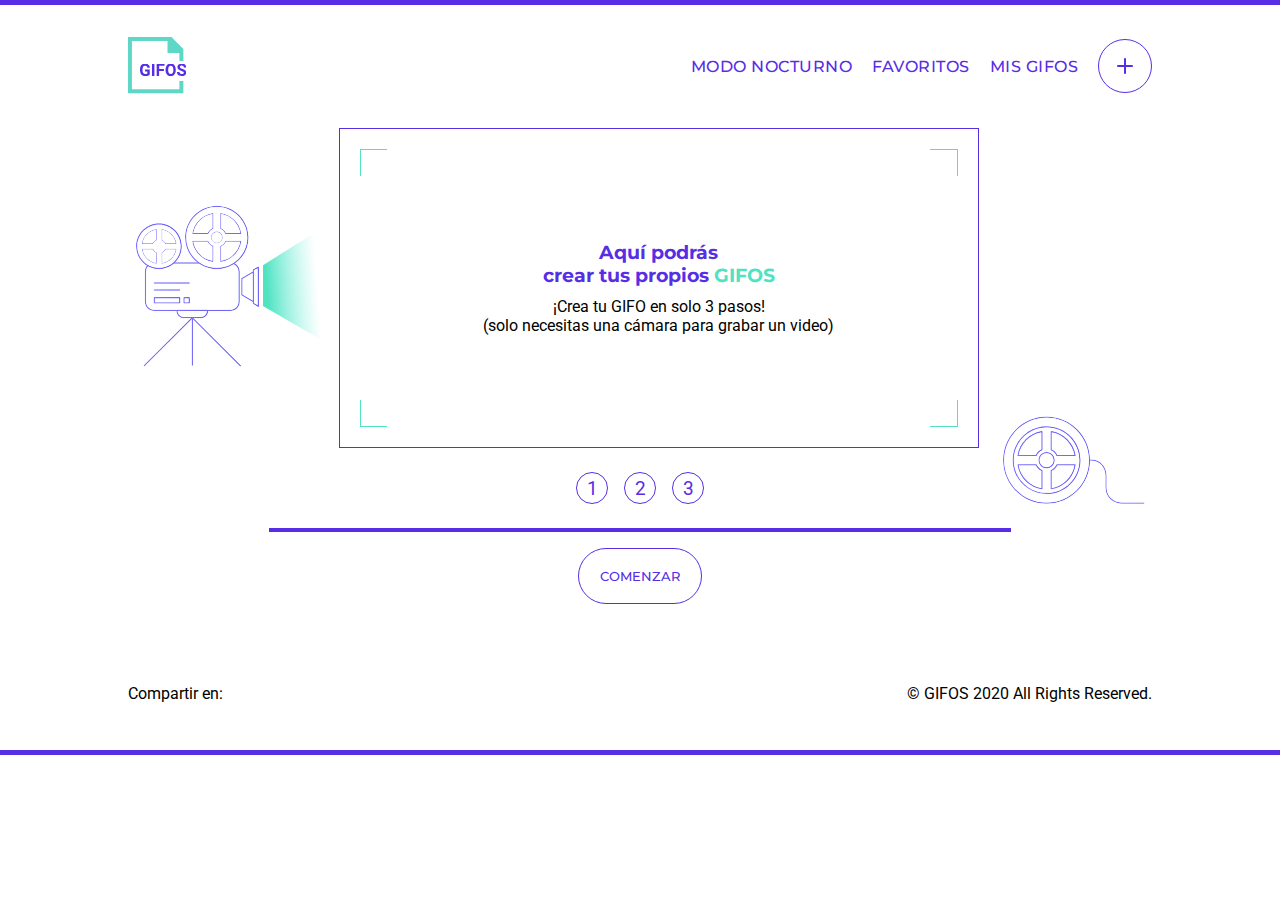
==== commit 696cb644: "Agrega funciones para cambios de estilo de Crear Gifos" ====
--- a/index.html
+++ b/index.html
@@ -28,8 +28,8 @@
 	<header class="header__container" id="header__container">
 
 		<!-- Logo -->
-		<a class="logo__link" href="index.html" id="logoSection"><img class="logo__imagen" id="logo" src="assets/logo-desktop.svg"
-				alt="Logo"></a>
+		<a class="logo__link" href="index.html" id="logoSection"><img class="logo__imagen" id="logo"
+				src="assets/logo-desktop.svg" alt="Logo"></a>
 
 		<!-- Barra de búsqueda del navbar -->
 		<div class="navbarSearch__container hiddenSearchBar" id="navbarSearch__container">
@@ -62,7 +62,7 @@
 
 	<!-- Main -->
 	<!-- !remover hidden -->
-	<main class="topContainers" id="heroSection">
+	<main class="topContainers hidden" id="heroSection">
 
 		<!-- hero -->
 		<section class="heading__container">
@@ -115,7 +115,7 @@
 		</section>
 	</main>
 
-	
+
 	<!-- Gif Maximizado -->
 
 	<div class="hidden" id="maximizedGif">
@@ -199,8 +199,11 @@
 
 					<video class="recording_video hidden" src="" id="recording_video"></video>
 
+					<!-- VER SI CONVIENE METER EL GIF DESDE ACA O HACER UNA FUNCION DE TEMPLATE -->
+					<video class="recording_video hidden" src="" id="recorded_gifo"></video>
+
 					<!-- !TIENE HIDDEN -->
-					<div class="overlay hidden" id="overlay">
+					<div class="overlay" id="overlay">
 
 						<div class="overlay__status-container" id="overlay-status-container">
 							<img src="assets/loader.svg" class="overlay__status-icon" alt="loading gifo"
@@ -210,8 +213,7 @@
 
 					</div>
 
-					<!-- VER SI CONVIENE METER EL GIF DESDE ACA O HACER UNA FUNCION DE TEMPLATE -->
-					<video src="" alt="" id="recorded_gifo"></video>
+
 
 				</div>
 			</div>
@@ -230,7 +232,7 @@
 		</div>
 
 
-		<div class="timer hidden">
+		<div class="timer">
 			<p class="timer__recorder timer__text hidden" id="timer-recording">0:00:00</p>
 			<a href="" class="timer__repeatShot timer__text hidden" id="repeatShot">REPETIR CAPTURA</a>
 		</div>
@@ -240,8 +242,8 @@
 
 		<!-- botones -->
 		<div class="button__container">
+			<a class="button" id="button--comenzar">COMENZAR</a>
 			<a class="button" id="button--grabar">GRABAR</a>
-			<a class="button" id="button--comenzar">COMENZAR</a>
 			<a class="button" id="button--finalizar">FINALIZAR</a>
 			<a class="button" id="button--subirGif">SUBIR GIFO</a>
 		</div>
@@ -253,7 +255,7 @@
 
 	<!-- Trending -->
 	<!-- !remover hidden -->
-	<section class="trending" id="trendingSection">
+	<section class="trending hidden" id="trendingSection">
 		<h2 class="trending__title">Trending GIFOS</h2>
 		<p class="trending__paragraph">Mira los últimos GIFOS de nuestra comunidad</p>
 
--- a/styles/css/styles.css
+++ b/styles/css/styles.css
@@ -807,32 +807,47 @@
   color: #fff;
 }
 
+.crearGif .recording_video {
+  width: 80%;
+  height: 20rem;
+}
+
 .crearGif .overlay {
-  width: 26rem;
-  height: 16rem;
-  padding: 6rem 4rem 6rem 4rem;
-  position: relative;
-  bottom: -0.7rem;
+  width: 80%;
+  height: 80%;
+  position: absolute;
+  top: 2rem;
+  left: 10%;
   background-color: rgba(87, 46, 229, 0.6);
   color: #fff;
-}
-
-@media screen and (min-width: 1280px) {
-  .crearGif .overlay {
-    width: 28rem;
-    height: 17rem;
-  }
-}
-
-@media screen and (min-width: 1530px) {
-  .crearGif .overlay {
-    width: 30rem;
-    height: 18rem;
-  }
+  z-index: 90;
+  display: -webkit-box;
+  display: -ms-flexbox;
+  display: flex;
+  -webkit-box-orient: vertical;
+  -webkit-box-direction: normal;
+      -ms-flex-direction: column;
+          flex-direction: column;
+  -webkit-box-align: center;
+      -ms-flex-align: center;
+          align-items: center;
+  -webkit-box-pack: center;
+      -ms-flex-pack: center;
+          justify-content: center;
 }
 
 .crearGif .overlay__status-icon {
   margin: 0.8rem;
+}
+
+.crearGif .overlaystatus-container {
+  display: -webkit-box;
+  display: -ms-flexbox;
+  display: flex;
+  -webkit-box-orient: vertical;
+  -webkit-box-direction: normal;
+      -ms-flex-direction: column;
+          flex-direction: column;
 }
 
 .crearGif .pagination {
@@ -874,11 +889,6 @@
   color: #fff;
 }
 
-.crearGif .recording_video {
-  width: 26rem;
-  height: 16rem;
-}
-
 .crearGif #repeatShot {
   color: #572ee5;
   text-decoration: none;
@@ -897,7 +907,7 @@
   width: 25%;
   text-align: right;
   position: absolute;
-  top: 58%;
+  top: 79%;
   right: 24%;
 }
 
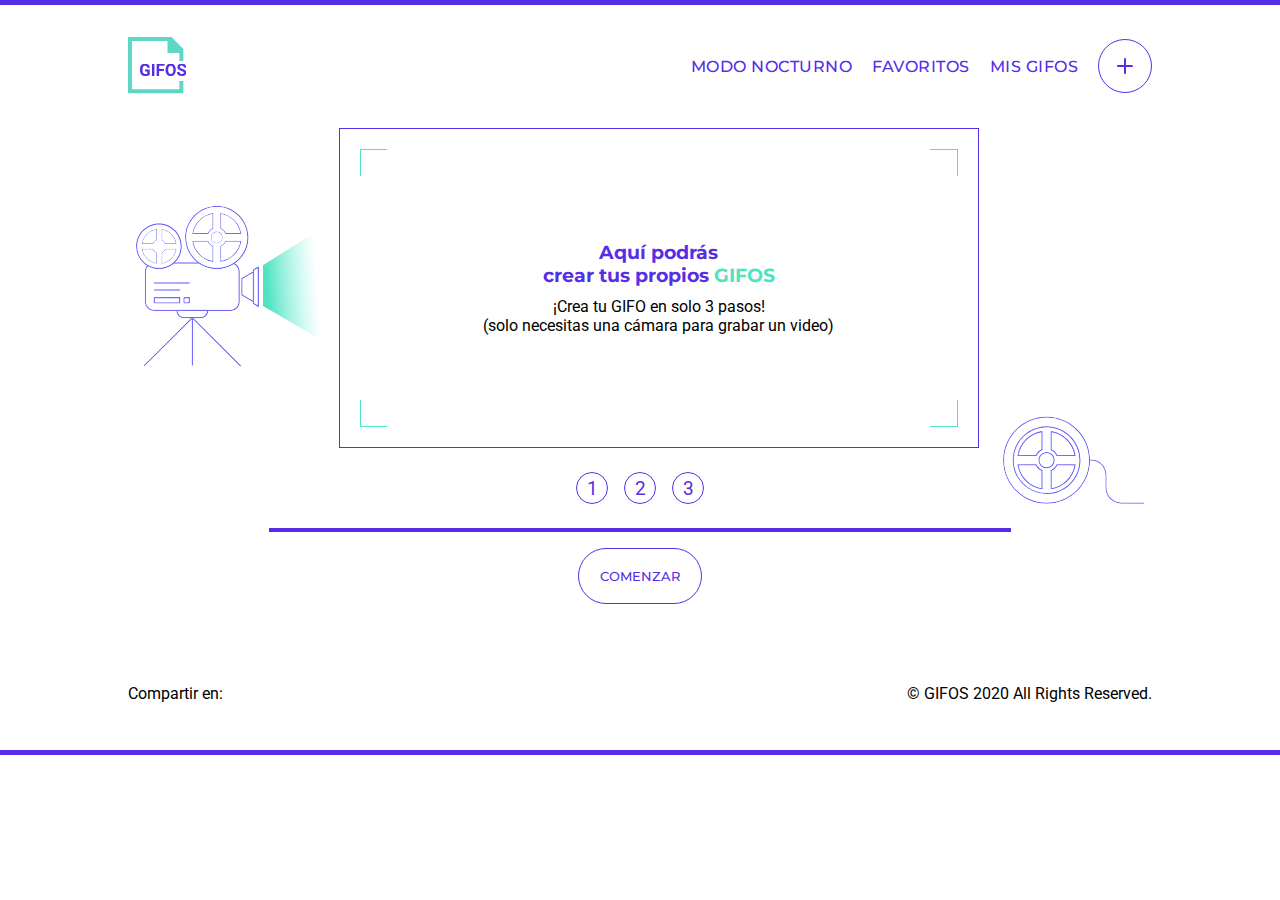
==== commit 42d801cd: "Finaliza Crear Gifos" ====
--- a/index.html
+++ b/index.html
@@ -200,7 +200,7 @@
 					<video class="recording_video hidden" src="" id="recording_video"></video>
 
 					<!-- VER SI CONVIENE METER EL GIF DESDE ACA O HACER UNA FUNCION DE TEMPLATE -->
-					<video class="recording_video hidden" src="" id="recorded_gifo"></video>
+					<img class="recorded_video hidden" src="" id="recorded_gifo" ></img>
 
 					<!-- !TIENE HIDDEN -->
 					<div class="overlay" id="overlay">
@@ -233,7 +233,7 @@
 
 
 		<div class="timer">
-			<p class="timer__recorder timer__text hidden" id="timer-recording">0:00:00</p>
+			<p class="timer__recorder timer__text hidden" id="timer-recording">00:00:00</p>
 			<a href="" class="timer__repeatShot timer__text hidden" id="repeatShot">REPETIR CAPTURA</a>
 		</div>
 
--- a/styles/css/styles.css
+++ b/styles/css/styles.css
@@ -808,16 +808,24 @@
 }
 
 .crearGif .recording_video {
-  width: 80%;
-  height: 20rem;
+  min-width: 80%;
+  min-height: 20rem;
+  max-width: 80%;
+  max-height: 20rem;
+  z-index: 3000;
+}
+
+.crearGif .recorded_video {
+  width: 100%;
+  z-index: 3000;
 }
 
 .crearGif .overlay {
-  width: 80%;
-  height: 80%;
+  width: 66%;
+  height: 15rem;
   position: absolute;
-  top: 2rem;
-  left: 10%;
+  top: 2.3rem;
+  left: 5.78rem;
   background-color: rgba(87, 46, 229, 0.6);
   color: #fff;
   z-index: 90;
@@ -915,6 +923,26 @@
   font-family: "Montserrat", sans-serif;
   font-size: 16px;
   line-height: 22px;
+}
+
+.crearGif .overlay__buttons {
+  width: 6.8rem;
+  padding: 4%;
+  position: absolute;
+  display: -webkit-box;
+  display: -ms-flexbox;
+  display: flex;
+  -webkit-box-pack: justify;
+      -ms-flex-pack: justify;
+          justify-content: space-between;
+  top: 0;
+  right: 0;
+}
+
+.crearGif .overlay__buttons .btns {
+  width: 2rem;
+  height: 2rem;
+  cursor: pointer;
 }
 
 .crearGif .corner {
@@ -1208,4 +1236,20 @@
 .removeMax:hover {
   background: url("/assets/icon-trash-hover.svg") center no-repeat;
 }
+
+.linkOverlay {
+  background: url("/assets/icon-link-normal.svg") center no-repeat;
+}
+
+.linkOverlay:hover {
+  background: url("/assets/icon-link-hover.svg") center no-repeat;
+}
+
+.downloadOverlay {
+  background: url("/assets/icon-download.svg") center no-repeat;
+}
+
+.downloadOverlay:hover {
+  background: url("/assets/icon-download-hover.svg") center no-repeat;
+}
 /*# sourceMappingURL=styles.css.map */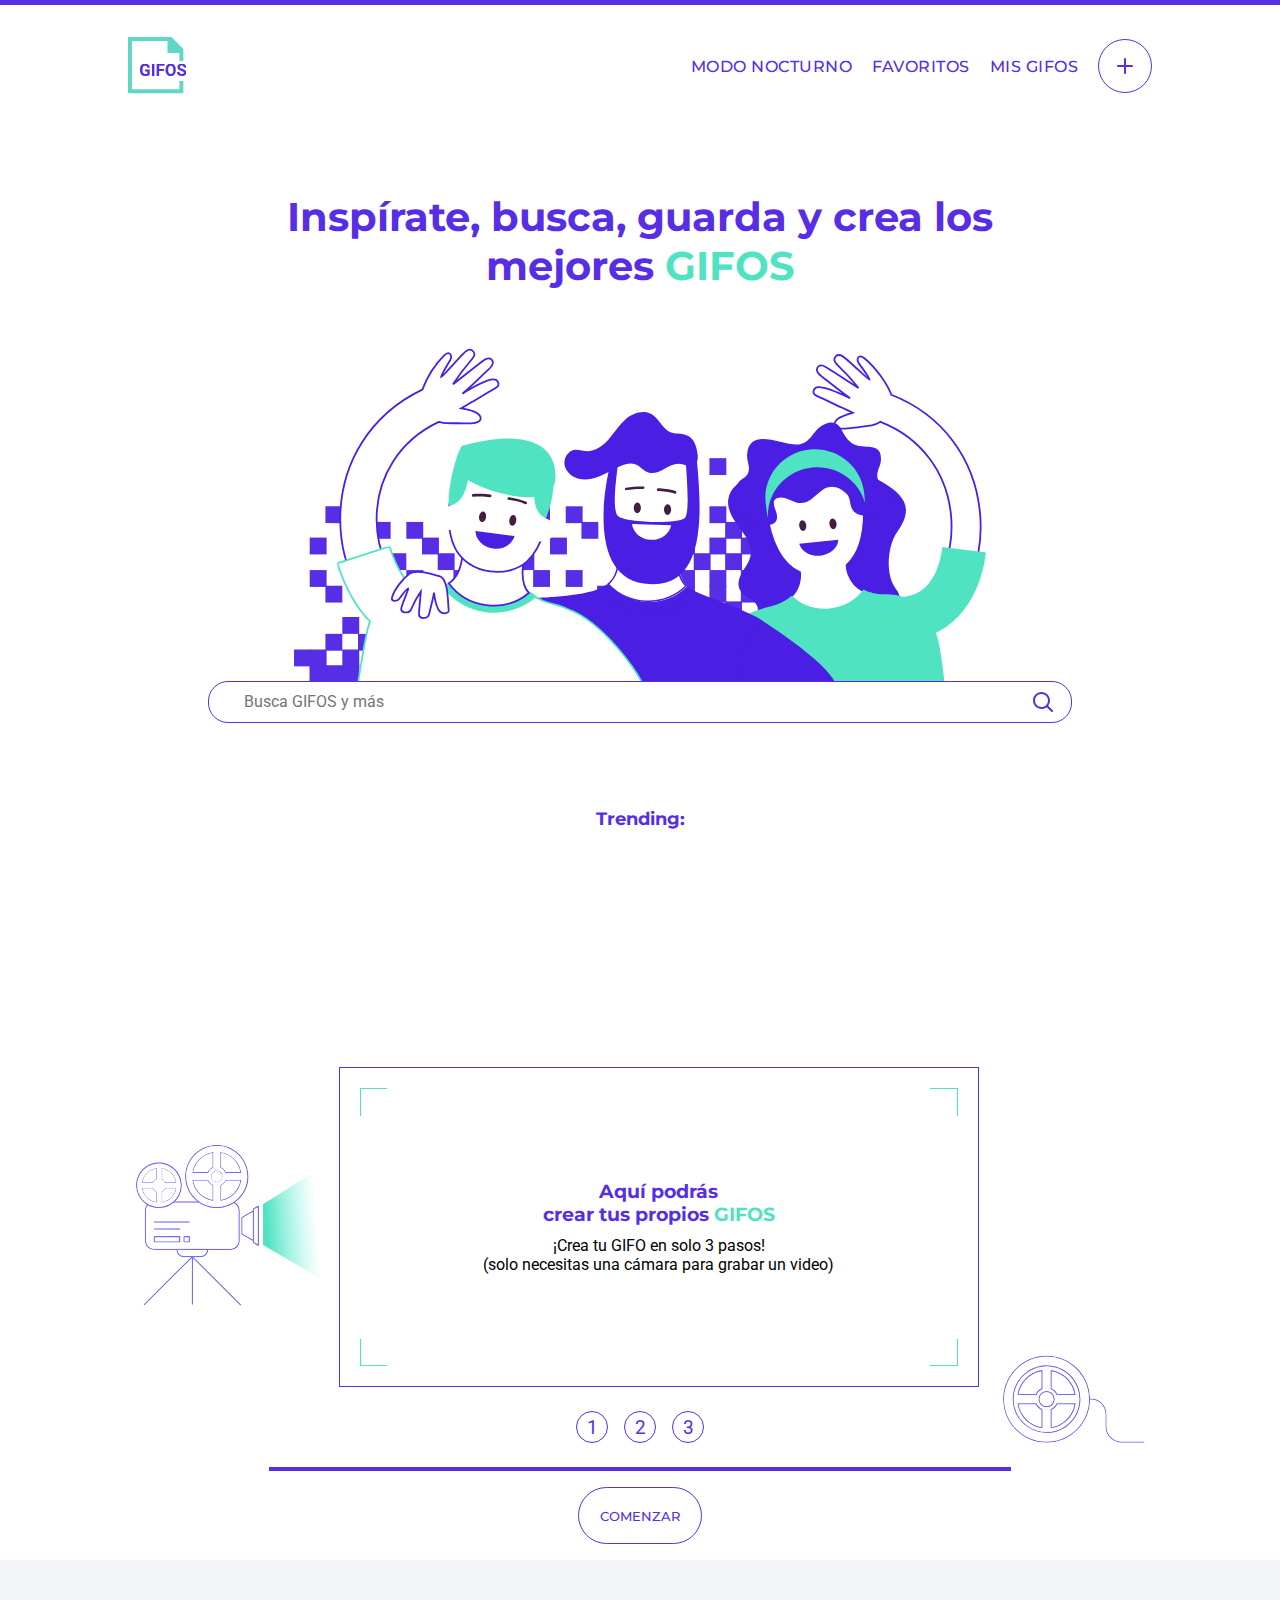
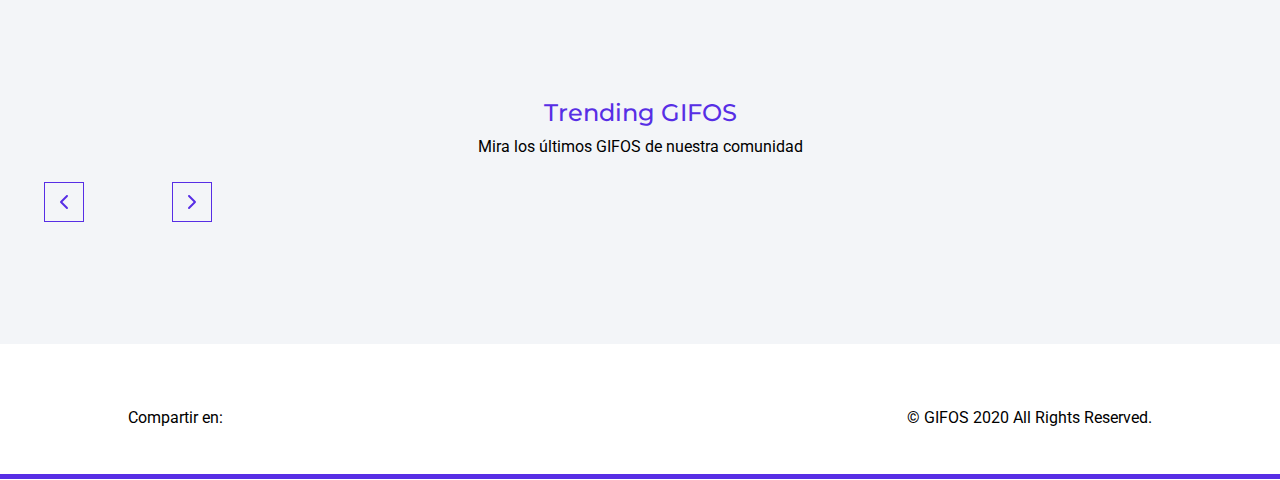
==== commit 9597e505: "Chequeo para entrega" ====
--- a/index.html
+++ b/index.html
@@ -61,8 +61,7 @@
 	</header>
 
 	<!-- Main -->
-	<!-- !remover hidden -->
-	<main class="topContainers hidden" id="heroSection">
+	<main class="topContainers" id="heroSection">
 
 		<!-- hero -->
 		<section class="heading__container">
@@ -123,7 +122,6 @@
 	</div>
 
 	<!-- Favoritos -->
-
 	<section class="topContainers hidden" id="favorites-section">
 
 		<img src="assets/icon-favoritos.svg" alt="Imagen decorativa">
@@ -155,7 +153,7 @@
 		</section>
 
 		<div class="searchResult">
-			<div class="searchResult__gallery">
+			<div class="searchResult__gallery" id="misGifos-container">
 				<!-- Acá van a aparecer los gifs creados y subidos a gifos -->
 			</div>
 		</div>
@@ -163,7 +161,6 @@
 	</section>
 
 	<!-- Crear gifs -->
-	<!-- !poner hidden -->
 	<div class="crearGif" id="createGifSection">
 
 		<div class="crearGif__container">
@@ -254,8 +251,7 @@
 
 
 	<!-- Trending -->
-	<!-- !remover hidden -->
-	<section class="trending hidden" id="trendingSection">
+	<section class="trending" id="trendingSection">
 		<h2 class="trending__title">Trending GIFOS</h2>
 		<p class="trending__paragraph">Mira los últimos GIFOS de nuestra comunidad</p>
 
--- a/styles/css/styles.css
+++ b/styles/css/styles.css
@@ -821,11 +821,11 @@
 }
 
 .crearGif .overlay {
-  width: 66%;
-  height: 15rem;
+  width: 100%;
+  height: 100%;
   position: absolute;
-  top: 2.3rem;
-  left: 5.78rem;
+  top: 0;
+  left: 0;
   background-color: rgba(87, 46, 229, 0.6);
   color: #fff;
   z-index: 90;
@@ -927,7 +927,7 @@
 
 .crearGif .overlay__buttons {
   width: 6.8rem;
-  padding: 4%;
+  padding: 2%;
   position: absolute;
   display: -webkit-box;
   display: -ms-flexbox;
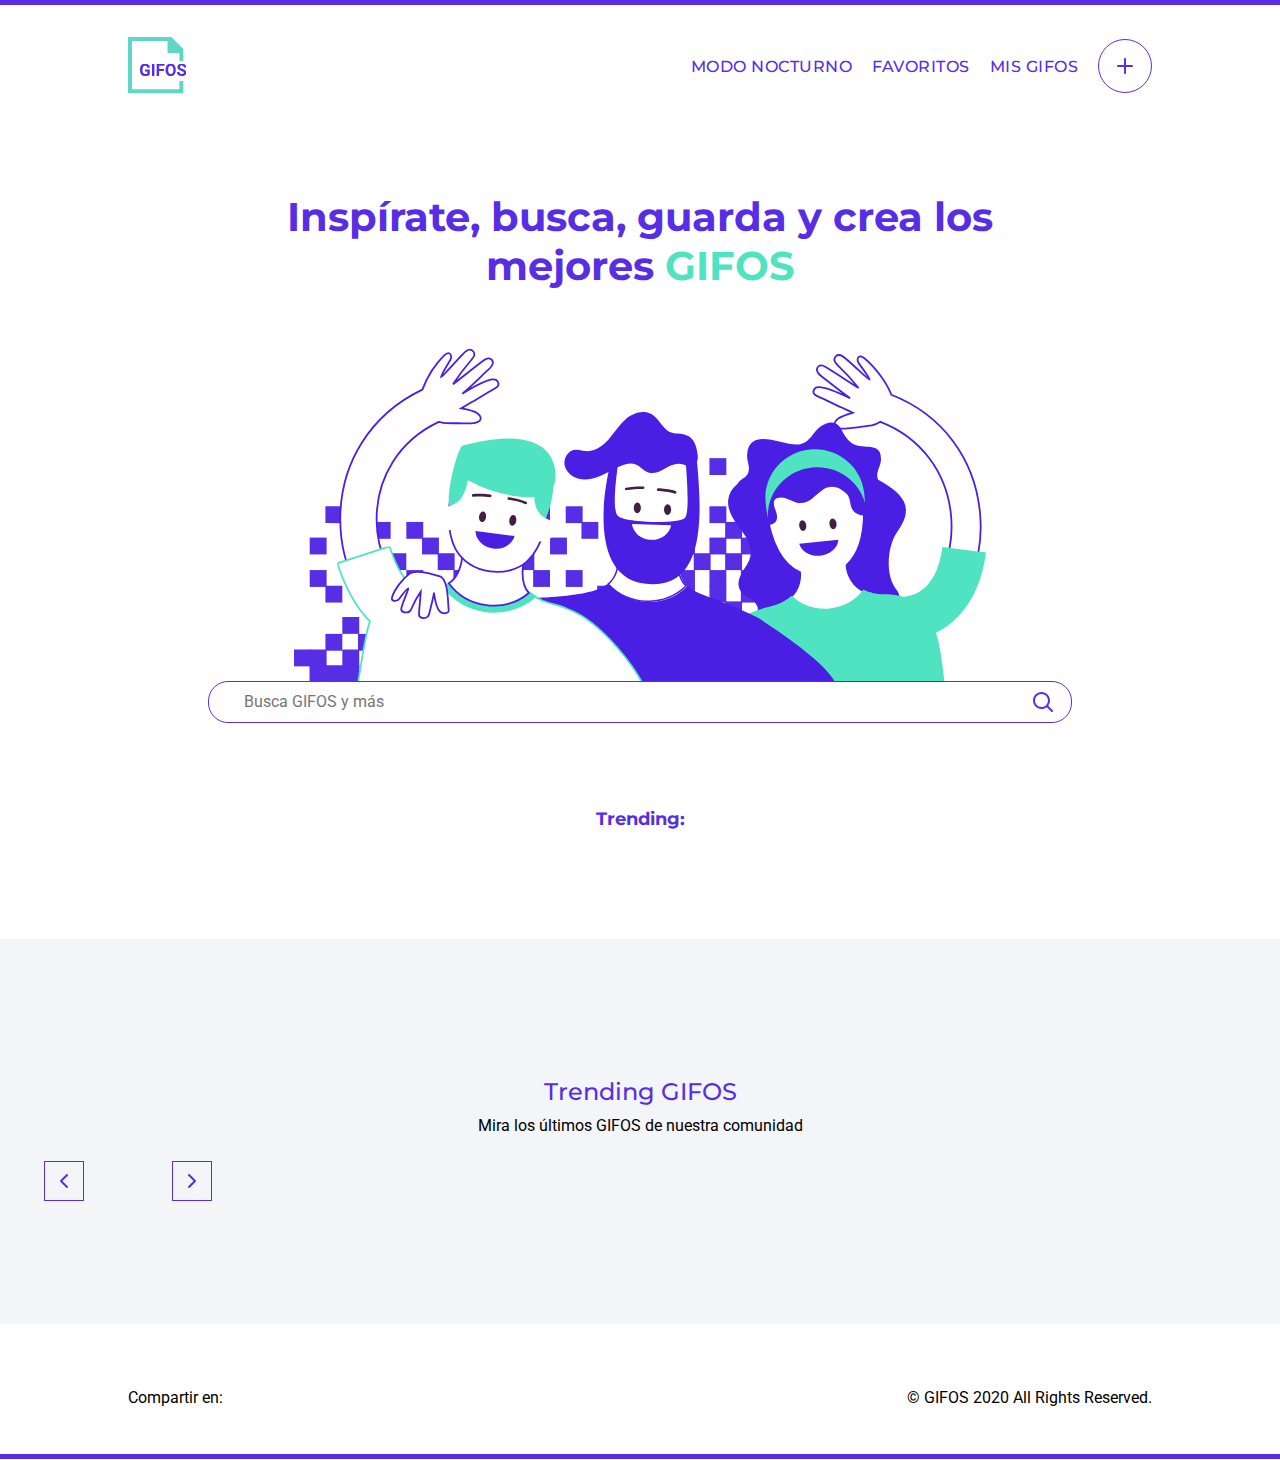
==== commit 7444cdfa: "Corrige bug" ====
--- a/index.html
+++ b/index.html
@@ -161,7 +161,7 @@
 	</section>
 
 	<!-- Crear gifs -->
-	<div class="crearGif" id="createGifSection">
+	<div class="crearGif hidden" id="createGifSection">
 
 		<div class="crearGif__container">
 
